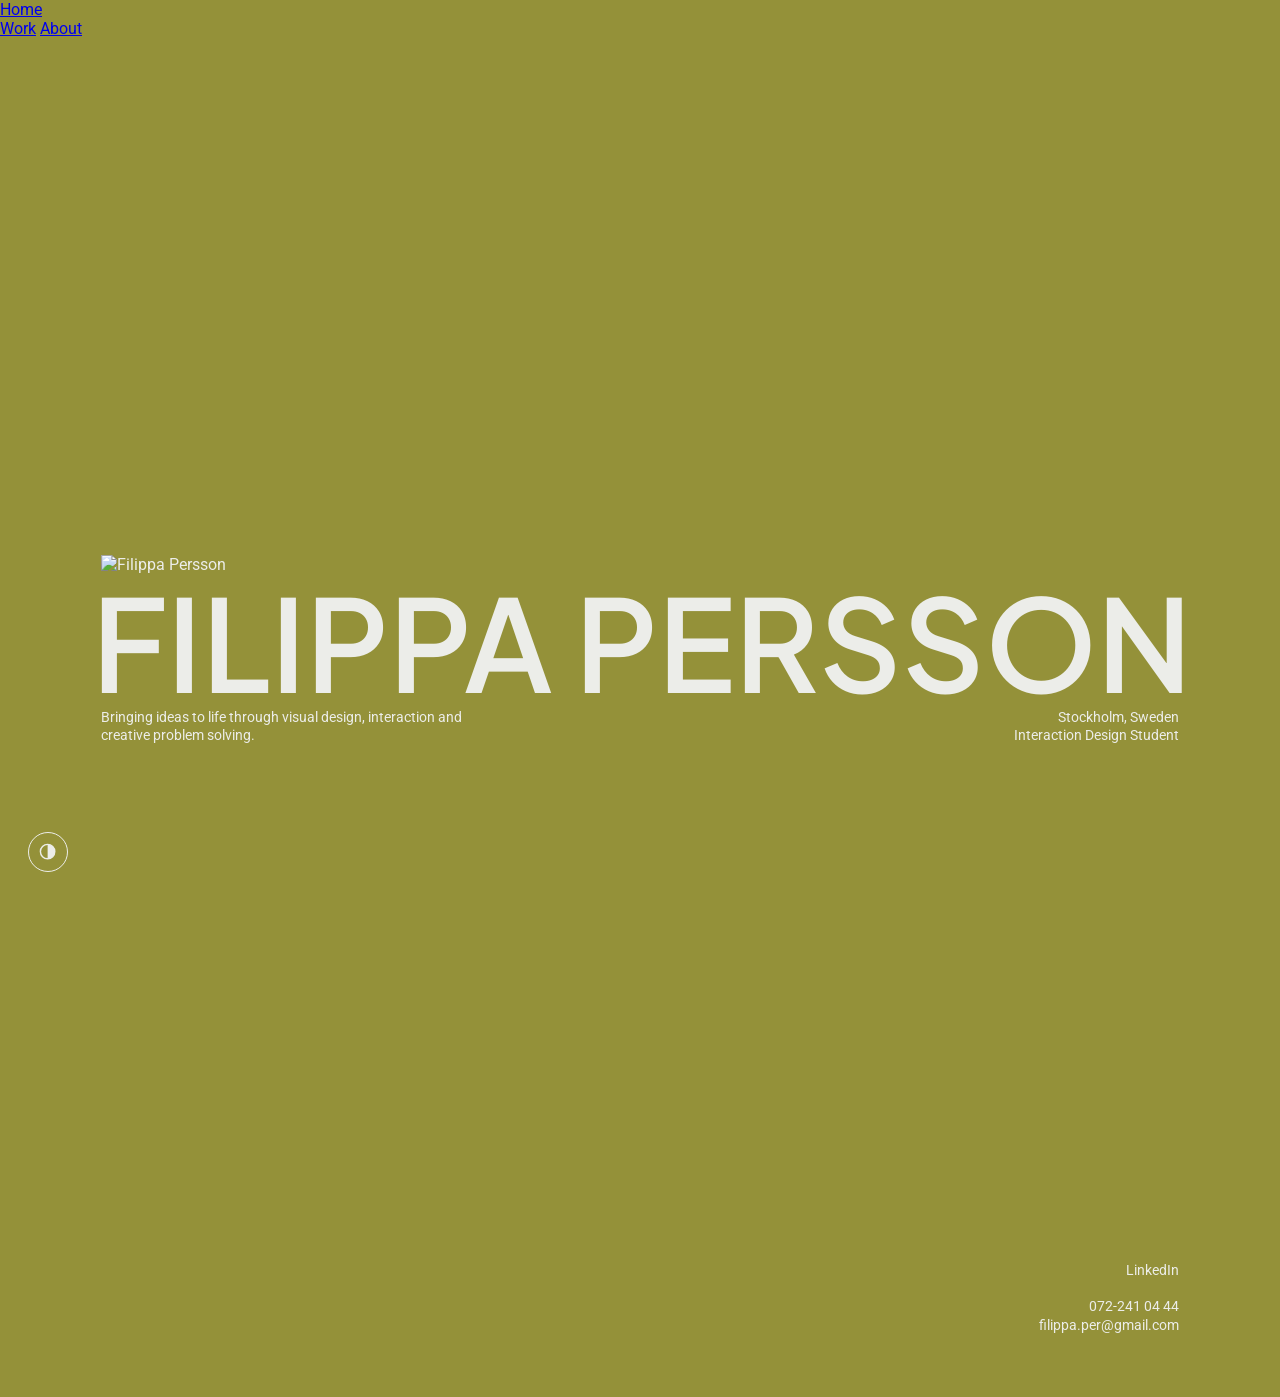
==== index.html @ a11a91a6 "upd" ====
<!DOCTYPE html>
<html lang="sv">
<head>
  <link rel="stylesheet" href="theme.css">
<script src="theme.js"></script>
<meta name="theme-color" content="#949139">
<meta charset="UTF-8">
<meta name="viewport" content="width=device-width, initial-scale=1">
<title>Filippa Persson</title>
<link rel="preconnect" href="https://fonts.googleapis.com">
<link rel="preconnect" href="https://fonts.gstatic.com" crossorigin>
<link href="https://fonts.googleapis.com/css2?family=Plus+Jakarta+Sans:wght@500;600;700;800&family=Roboto:wght@300;400;500&display=swap" rel="stylesheet">
<link rel="stylesheet" href="style.css">
<style>
  :root { --nav-color: #ECEDE9; }

  /* Navbaren (layout, vikt, aktiv länk) styrs av style.css och är lika på alla sidor. */


  /* =====================================================================
     FÄRGER OCH TYPSNITT
     ===================================================================== */
  :root {
    --bg: #949139;
    --text: #ECEDE9;
    --heading-font: "Plus Jakarta Sans", sans-serif;
    --body-font: "Roboto", sans-serif;
    --content-left: 7.9vw;   /* vänster/höger marginal för innehållet */
    --hero-pad: max(var(--content-left), calc((100vw - 140vh) / 2));
  }

  /* ---------- Global typografi ---------- */
  html, body {
    margin: 0;
    background: var(--bg);
    color: var(--text);
    font-family: var(--body-font);
    font-weight: 400;
  }

  /* ---------- Hero ---------- */
  .hero {
    position: relative;
    min-height: 100vh;
    min-height: 100dvh;
    display: flex;
    flex-direction: column;
    justify-content: center;
    padding: 18vh var(--hero-pad) 8vh;
    margin-bottom: 25vh;
  }

  .hero__photo-wrap {
    width: 25vw;            /* startvärde, justeras av scriptet */
    overflow: hidden;
  }

  .hero__photo {
    display: block;
    width: 100%;            /* justeras av scriptet */
    max-width: none;
    height: auto;
  }

  .hero__name {
    margin: 1.4vh 0 0;
    font-family: var(--heading-font);
    font-weight: 600;
    font-size: 10vw;            /* startvärde, justeras av scriptet */
    line-height: 0.85;
    text-transform: uppercase;
    white-space: nowrap;
    letter-spacing: 0;
    color: var(--text);
  }

  .hero__meta {
    display: flex;
    justify-content: space-between;
    align-items: flex-start;
    gap: 2rem;
    margin-top: 1.4vh;
    font-family: var(--body-font);
    font-weight: 400;
    font-size: clamp(0.7rem, 1.1vw, 1.05rem);
    line-height: 1.3;
  }

  .hero__meta p { margin: 0; }
  .hero__meta p:last-child { text-align: right; }

  /* ---------- Kontakt ---------- */
  .hero__contact {
    position: absolute;
    right: var(--hero-pad);
    bottom: -18vh;
    text-align: right;
    font-family: var(--body-font);
    font-weight: 400;
    font-size: clamp(0.7rem, 1.1vw, 1.05rem);
    line-height: 1.3;
  }

  .hero__contact p { margin: 0; }
  .hero__contact p + p { margin-top: 1.3em; }

  .hero__contact a {
    color: inherit;
    text-decoration: none;
    transition: opacity 0.2s;
  }

  .hero__contact a:hover { opacity: 0.6; }

  /* Rubrikerna "Phone" och "Mail" visas bara på mobil */
  .contact__label { display: none; }


  /* ---------- Telefonnummer: klick kopierar numret ---------- */
  .phone { position: relative; display: inline-block; }

  .phone__btn {
    padding: 0;
    border: 0;
    background: none;
    color: inherit;
    font: inherit;
    cursor: pointer;
    transition: opacity 0.2s;
  }

  .phone__btn:hover { opacity: 0.6; }

  .phone__btn:focus-visible {
    outline: 2px solid var(--text);
    outline-offset: 4px;
  }

  /* Feedback som visas en kort stund efter kopiering */
  .phone__toast {
    position: absolute;
    right: 0;
    bottom: calc(100% + 0.6em);
    z-index: 5;
    padding: 0.45em 1em;
    background: var(--text);
    color: #000;
    text-align: left;
    white-space: nowrap;
    box-shadow: 0 4px 14px rgba(0, 0, 0, 0.18);
    opacity: 0;
    transform: translateY(4px);
    pointer-events: none;
    transition: opacity 0.2s, transform 0.2s;
  }

  .phone__toast.is-visible {
    opacity: 1;
    transform: translateY(0);
  }

  /* ---------- Mobil ----------
     Bild + namn + beskrivning nära mitten av första skärmen,
     kontakten ligger under skärmkanten och syns när man scrollar. */
  @media (max-width: 600px) {
    .hero {
      justify-content: flex-start;
      min-height: 0;
      padding-top: 36vh;       /* var 32vh, högre tal = innehållet längre ner */
      padding-bottom: 12vh;
      margin-bottom: 0;
    }

    /* Bara beskrivningen visas; "Stockholm, Sweden..." döljs */
    .hero__meta { flex-direction: column; gap: 0; }
    .hero__meta p:first-child { font-size: clamp(0.62rem, 2.6vw, 1rem); }
    .hero__meta p:last-child { display: none; }

    /* Kontaktblocket: långt ner (utanför första skärmen), högerjusterat */
    .hero__contact {
      position: static;
      align-self: flex-end;
      margin-top: 45vh;        /* högre tal = längre ner, mer scroll */
      padding-top: 0;
      text-align: right;
      font-size: clamp(0.8rem, 3.3vw, 1.15rem);
    }

    .hero__contact br { display: none; }
    .hero__contact a,
    .phone__btn { font-weight: 500; }

    .contact__label {
      display: block;
      font-weight: 300;
    }
    .contact__label--mail { margin-top: 1.3em; }

    .phone__toast { right: 0; }
  }

</style>
</head>
<body>

  <nav class="nav" aria-label="Huvudmeny">
    <a href="index.html" aria-current="page">Home</a>
    <div class="nav__right">
      <a href="work.html">Work</a>
      <a href="about.html">About</a>
    </div>
  </nav>

  <header class="hero" id="home">
    <div class="hero__photo-wrap">
      <img
        class="hero__photo"
        src="Springer.png"
        alt="Filippa Persson"
        decoding="async"
        fetchpriority="high"
      >
    </div>

    <h1 class="hero__name" id="heroName">Filippa Persson</h1>

    <div class="hero__meta">
      <p>Bringing ideas to life through visual design, interaction and<br>creative problem solving.</p>
      <p>Stockholm, Sweden<br>Interaction Design Student</p>
    </div>

    <address class="hero__contact" style="font-style: normal;">
      <p><a href="https://www.linkedin.com/in/persson-filippa" target="_blank" rel="noopener">LinkedIn</a></p>
      <p>
        <span class="contact__label">Phone</span>
        <span class="phone">
          <button class="phone__btn" id="phoneBtn" type="button" title="Klicka för att kopiera" aria-label="Kopiera telefonnumret 072-241 04 44">072-241 04 44</button>
          <span class="phone__toast" id="phoneToast" role="status" aria-live="polite">Telefonnumret kopierades</span>
        </span><br>
        <span class="contact__label contact__label--mail">Mail</span>
        <a href="mailto:filippa.per@gmail.com">filippa.per@gmail.com</a>
      </p>
    </address>
  </header>


  <script>
    const nameEl  = document.getElementById('heroName');
    const photoEl = document.querySelector('.hero__photo');
    const wrapEl  = document.querySelector('.hero__photo-wrap');
    const hero    = document.querySelector('.hero');
    const ctx     = document.createElement('canvas').getContext('2d');

    let frame = null;

    // Söker av en nedskalad kopia (max 300 px) i stället för hela bilden,
    // så att det går på millisekunder även med en stor PNG.
    function findFrame() {
      const nw = photoEl.naturalWidth, nh = photoEl.naturalHeight;
      if (!nw || !nh) return;
      try {
        const sc = Math.min(1, 300 / Math.max(nw, nh));
        const w = Math.max(1, Math.round(nw * sc)), h = Math.max(1, Math.round(nh * sc));
        const c = document.createElement('canvas');
        c.width = w; c.height = h;
        const g = c.getContext('2d', { willReadFrequently: true });
        g.drawImage(photoEl, 0, 0, w, h);
        const d = g.getImageData(0, 0, w, h).data;
        let x0 = w, y0 = h, x1 = -1, y1 = -1;
        for (let y = 0; y < h; y++) {
          for (let x = 0; x < w; x++) {
            if (d[(y * w + x) * 4 + 3] > 20) {
              if (x < x0) x0 = x;
              if (x > x1) x1 = x;
              if (y < y0) y0 = y;
              if (y > y1) y1 = y;
            }
          }
        }
        if (x1 >= x0 && y1 >= y0) {
          frame = { x: x0 / sc, y: y0 / sc, w: (x1 - x0 + 1) / sc, h: (y1 - y0 + 1) / sc };
        }
      } catch (e) {
        frame = null;
      }
    }

    function inkOf(text) {
      const m = ctx.measureText(text);
      return { left: m.actualBoundingBoxLeft, right: m.actualBoundingBoxRight,
               width: m.actualBoundingBoxLeft + m.actualBoundingBoxRight };
    }

    function layoutPhoto(targetW) {
      const nw = photoEl.naturalWidth, nh = photoEl.naturalHeight;
      if (!nw || !nh) { wrapEl.style.width = targetW + 'px'; return; }
      const f = frame || { x: 0, y: 0, w: nw, h: nh };
      const k = targetW / f.w;
      photoEl.style.width      = (nw * k) + 'px';
      photoEl.style.marginLeft = (-f.x * k) + 'px';
      photoEl.style.marginTop  = (-f.y * k) + 'px';
      wrapEl.style.width  = targetW + 'px';
      wrapEl.style.height = (f.h * k) + 'px';
    }

    function fitName() {
      const cs = getComputedStyle(hero);
      const avail = hero.clientWidth - parseFloat(cs.paddingLeft) - parseFloat(cs.paddingRight);

      const size = 200;
      ctx.font = `600 ${size}px "Plus Jakarta Sans", sans-serif`;

      const full  = inkOf(nameEl.textContent.trim().toUpperCase());
      const scale = avail / full.width;
      nameEl.style.fontSize = (size * scale) + 'px';
      nameEl.style.marginLeft = (full.left * scale) + 'px';

      layoutPhoto(inkOf('FILI').width * scale);
    }

    function onPhoto() { findFrame(); fitName(); }

    document.fonts.load('600 100px "Plus Jakarta Sans"').then(fitName);
    document.fonts.ready.then(fitName);
    if (photoEl.complete && photoEl.naturalWidth) onPhoto(); else photoEl.addEventListener('load', onPhoto, { once: true });
    window.addEventListener('resize', fitName);
    fitName();
  </script>

  <script>
    // Klick på telefonnumret kopierar det och visar en kort bekräftelse
    (function () {
      const btn   = document.getElementById('phoneBtn');
      const toast = document.getElementById('phoneToast');
      if (!btn || !toast) return;
      const number = btn.textContent.trim();
      let timer;

      function fallbackCopy(text) {
        const ta = document.createElement('textarea');
        ta.value = text;
        ta.setAttribute('readonly', '');
        ta.style.position = 'fixed';
        ta.style.opacity = '0';
        document.body.appendChild(ta);
        ta.select();
        let ok = false;
        try { ok = document.execCommand('copy'); } catch (e) {}
        document.body.removeChild(ta);
        return ok;
      }

      function show(msg) {
        toast.textContent = msg;
        toast.classList.add('is-visible');
        clearTimeout(timer);
        timer = setTimeout(() => toast.classList.remove('is-visible'), 2000);
      }

      btn.addEventListener('click', async () => {
        let ok = false;
        try {
          await navigator.clipboard.writeText(number);
          ok = true;
        } catch (e) {
          ok = fallbackCopy(number);
        }
        show(ok ? 'Telefonnumret kopierades' : 'Kunde inte kopiera, markera numret manuellt');
      });
    })();
  </script>

  <script src="cursor.js"></script>

</body>
</html>
---- theme.css ----
/* =========================
   SVARTVITT-LÄGE
   Knappen (.bw-toggle) ligger nere i vänstra hörnet och slår av/på klassen
   "bw" på <html>. Då byts det gröna mot svart och det beiga mot vitt.
   Det här blocket kan klistras in i style.css i stället för att länkas separat.
========================= */

/* Färgerna som byts. Lägg till fler variabler här om andra sidor använder egna. */
:root.bw {
    --bg: #000000;          /* grönt -> svart */
    --nav-color: #ffffff;   /* beige -> vitt (navbar, kort) */
    --heading: #ffffff;     /* rubriker */
    --about-text: #ffffff;  /* brödtext */
    --frame: #ffffff;       /* ram runt bilden */
  }
  
  /* Bilder blir också svartvita */
  img { transition: filter .35s ease; }
  :root.bw img { filter: grayscale(1); }
  
  body { transition: background-color .35s ease; }
  
  /* =========================
     KNAPPEN
  ========================= */
  
  .bw-toggle {
    position: fixed;
    left: clamp(1rem, 2.2vw, 1.75rem);
    bottom: clamp(1rem, 2.2vw, 1.75rem);
    z-index: 50;
  
    display: grid;
    place-items: center;
    width: 2.5rem;
    height: 2.5rem;
    padding: 0;
  
    border: 1.5px solid var(--nav-color, #ECEDE9);
    border-radius: 50%;
    background: transparent;
    color: var(--nav-color, #ECEDE9);
    cursor: pointer;
    transition: background-color .25s ease, color .25s ease, transform .25s ease;
  }
  
  .bw-toggle svg {
    display: block;
    width: 1.2rem;
    height: 1.2rem;
  }
  
  .bw-toggle:hover,
  .bw-toggle:focus-visible {
    background: var(--nav-color, #ECEDE9);
    color: var(--bg, #949139);
    transform: scale(1.06);
  }
  
  .bw-toggle:focus-visible {
    outline: 2px solid var(--nav-color, #ECEDE9);
    outline-offset: 3px;
  }
  
  @media (prefers-reduced-motion: reduce) {
    body, img, .bw-toggle { transition: none; }
  }
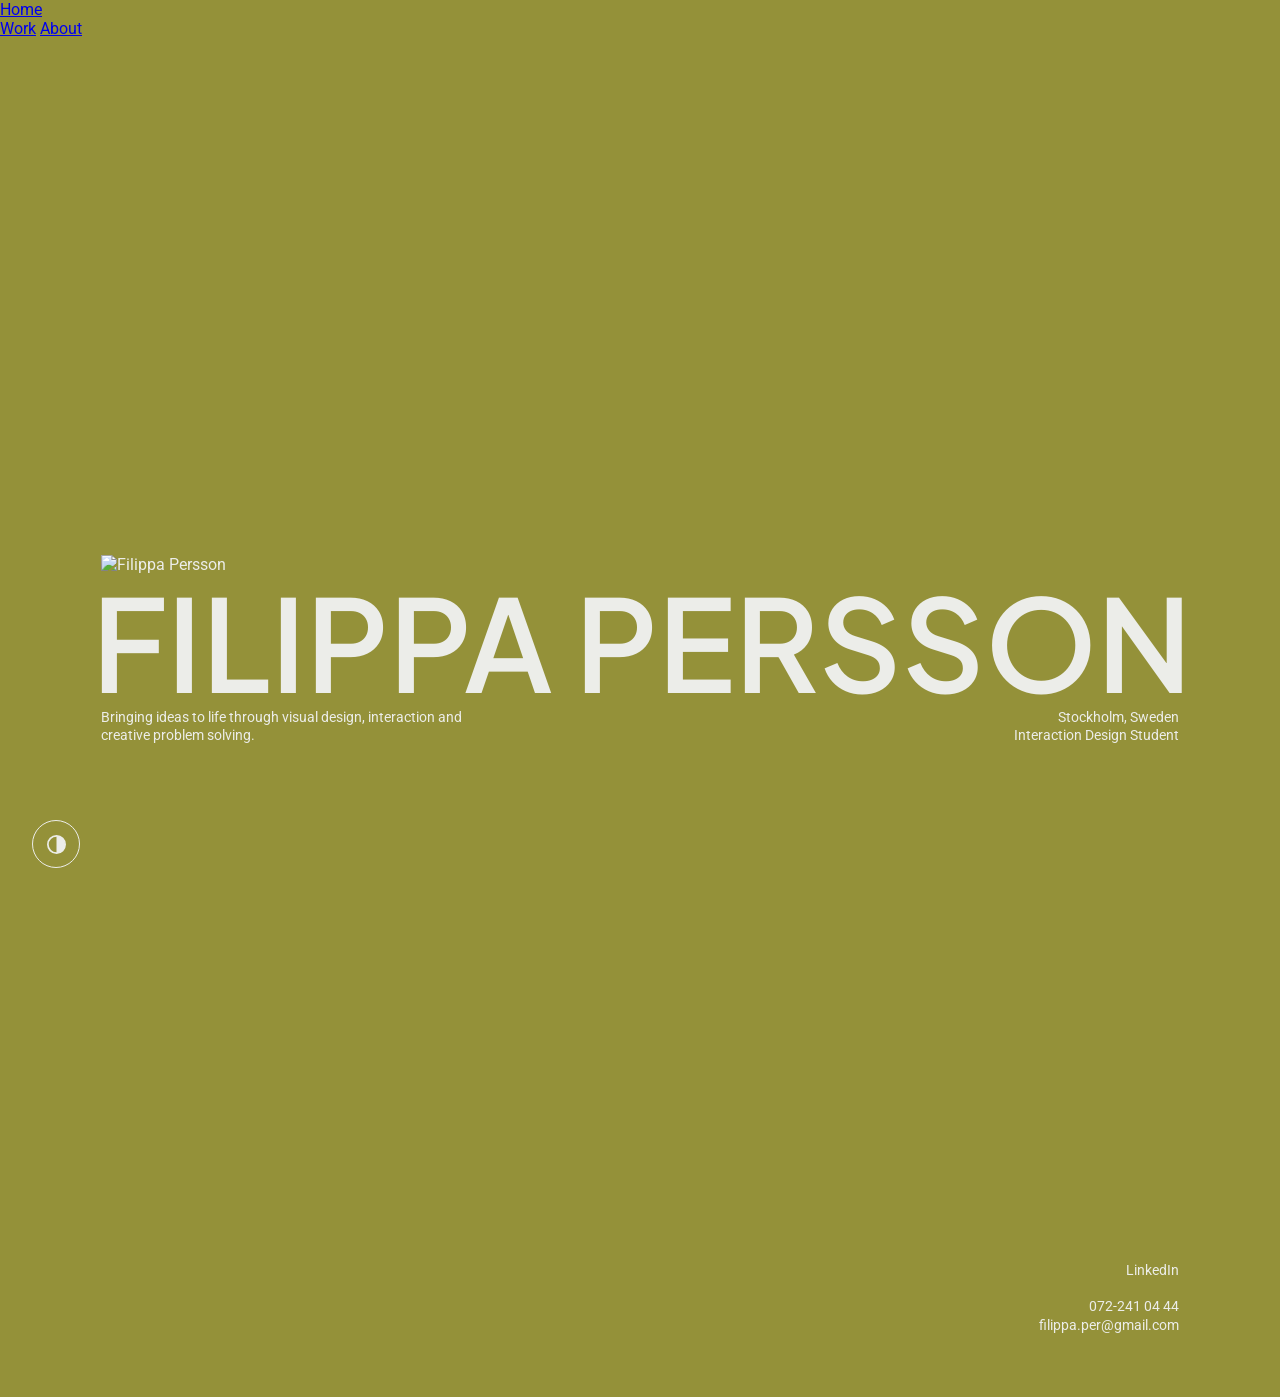
==== commit a0a6ab45: "upd" ====
--- a/index.html
+++ b/index.html
@@ -1,16 +1,16 @@
 <!DOCTYPE html>
 <html lang="sv">
 <head>
-  <link rel="stylesheet" href="theme.css">
-<script src="theme.js"></script>
+<meta charset="UTF-8">
 <meta name="theme-color" content="#949139">
-<meta charset="UTF-8">
 <meta name="viewport" content="width=device-width, initial-scale=1">
 <title>Filippa Persson</title>
 <link rel="preconnect" href="https://fonts.googleapis.com">
 <link rel="preconnect" href="https://fonts.gstatic.com" crossorigin>
 <link href="https://fonts.googleapis.com/css2?family=Plus+Jakarta+Sans:wght@500;600;700;800&family=Roboto:wght@300;400;500&display=swap" rel="stylesheet">
 <link rel="stylesheet" href="style.css">
+<link rel="stylesheet" href="theme.css">
+<script src="theme.js"></script>
 <style>
   :root { --nav-color: #ECEDE9; }
 
@@ -136,27 +136,36 @@
     outline-offset: 4px;
   }
 
-  /* Feedback som visas en kort stund efter kopiering */
+  /* "Copied!" som visas en kort stund efter kopiering:
+     en rund, ifylld vit cirkel. Texten är grön (samma som bakgrunden) och
+     blir svart i svartvitt-läget, eftersom --bg då är svart. */
   .phone__toast {
     position: absolute;
-    right: 0;
+    left: 50%;
     bottom: calc(100% + 0.6em);
     z-index: 5;
-    padding: 0.45em 1em;
-    background: var(--text);
-    color: #000;
-    text-align: left;
+    display: grid;
+    place-items: center;
+    box-sizing: border-box;
+    width: 5.4em;
+    aspect-ratio: 1;
+    padding: 0;
+    border-radius: 50%;
+    background: #fff;
+    color: var(--bg);
+    font-weight: 500;
+    text-align: center;
     white-space: nowrap;
     box-shadow: 0 4px 14px rgba(0, 0, 0, 0.18);
     opacity: 0;
-    transform: translateY(4px);
+    transform: translate(-50%, 4px);
     pointer-events: none;
     transition: opacity 0.2s, transform 0.2s;
   }
 
   .phone__toast.is-visible {
     opacity: 1;
-    transform: translateY(0);
+    transform: translate(-50%, 0);
   }
 
   /* ---------- Mobil ----------
@@ -195,8 +204,6 @@
       font-weight: 300;
     }
     .contact__label--mail { margin-top: 1.3em; }
-
-    .phone__toast { right: 0; }
   }
 
 </style>
@@ -235,7 +242,7 @@
         <span class="contact__label">Phone</span>
         <span class="phone">
           <button class="phone__btn" id="phoneBtn" type="button" title="Klicka för att kopiera" aria-label="Kopiera telefonnumret 072-241 04 44">072-241 04 44</button>
-          <span class="phone__toast" id="phoneToast" role="status" aria-live="polite">Telefonnumret kopierades</span>
+          <span class="phone__toast" id="phoneToast" role="status" aria-live="polite">Copied!</span>
         </span><br>
         <span class="contact__label contact__label--mail">Mail</span>
         <a href="mailto:filippa.per@gmail.com">filippa.per@gmail.com</a>
@@ -328,7 +335,7 @@
   </script>
 
   <script>
-    // Klick på telefonnumret kopierar det och visar en kort bekräftelse
+    // Klick på telefonnumret kopierar det och visar en kort bekräftelse ("Copied!")
     (function () {
       const btn   = document.getElementById('phoneBtn');
       const toast = document.getElementById('phoneToast');
@@ -365,7 +372,7 @@
         } catch (e) {
           ok = fallbackCopy(number);
         }
-        show(ok ? 'Telefonnumret kopierades' : 'Kunde inte kopiera, markera numret manuellt');
+        show(ok ? 'Copied!' : 'Failed');
       });
     })();
   </script>
--- a/theme.css
+++ b/theme.css
@@ -2,6 +2,7 @@
    SVARTVITT-LÄGE
    Knappen (.bw-toggle) ligger nere i vänstra hörnet och slår av/på klassen
    "bw" på <html>. Då byts det gröna mot svart och det beiga mot vitt.
+   Bilder och video påverkas inte.
    Det här blocket kan klistras in i style.css i stället för att länkas separat.
 ========================= */
 
@@ -14,9 +15,67 @@
     --frame: #ffffff;       /* ram runt bilden */
   }
   
-  /* Bilder blir också svartvita */
-  img { transition: filter .35s ease; }
-  :root.bw img { filter: grayscale(1); }
+  /* Element som theme.js märkt som gröna/beiga (hårdkodade färger).
+     g = grön -> svart, b = beige -> vit. c = text, b = bakgrund, o = ram. */
+  :root.bw [data-bw~="c-g"] { color: #000 !important; }
+  :root.bw [data-bw~="c-b"] { color: #fff !important; }
+  :root.bw [data-bw~="b-g"] { background-color: #000 !important; }
+  :root.bw [data-bw~="b-b"] { background-color: #fff !important; }
+  :root.bw [data-bw~="o-g"] { border-color: #000 !important; }
+  :root.bw [data-bw~="o-b"] { border-color: #fff !important; }
+  
+  /* =========================
+     WORK-SIDAN
+     Där är bakgrunden beige och texten grön/mörk (tvärtom mot About), så den
+     behöver egna färger: vit bakgrund och svart text, annars blir navbaren
+     vit på vitt och beskrivningarna osynliga.
+  ========================= */
+  
+  :root.bw body:has(main.work) {
+    --nav-color: #000;     /* navbaren */
+    --work-text: #000;     /* bildtexter och projektbeskrivningar */
+    --green: #000;         /* Explore/Close och back-to-top */
+    --line-color: #000;    /* tidslinjen */
+    background: #fff;
+    color: #000;
+  }
+  
+  :root.bw .work .item__caption,
+  :root.bw .work .item__text-inner p,
+  :root.bw .panel__body p,
+  :root.bw .item__year,
+  :root.bw .item__title,
+  :root.bw .panel__year,
+  :root.bw .panel__title {
+    color: #000 !important;
+  }
+  
+  /* Panelen med projektbeskrivning: vit yta, svart text */
+  :root.bw .panel {
+    background: #fff !important;
+    color: #000 !important;
+  }
+  
+  :root.bw .item__toggle,
+  :root.bw .panel__close {
+    color: #000 !important;
+  }
+  
+  :root.bw .item__toggle:hover,
+  :root.bw .panel__close:hover {
+    opacity: 0.6;
+  }
+  
+  /* Back-to-top: svart cirkel med vit pil */
+  :root.bw .scroll-to-top {
+    background-color: #000 !important;
+    color: #fff !important;
+  }
+  
+  /* Används kort medan färgerna mäts, så inget hinner animeras */
+  .bw-calc *, .bw-calc *::before, .bw-calc *::after { transition: none !important; }
+  
+  /* Bilder och video behåller sina färger: det är bara det gröna och beiga som byts. */
   
   body { transition: background-color .35s ease; }
   
@@ -26,14 +85,14 @@
   
   .bw-toggle {
     position: fixed;
-    left: clamp(1rem, 2.2vw, 1.75rem);
-    bottom: clamp(1rem, 2.2vw, 1.75rem);
+    left: var(--corner-gap);
+    bottom: var(--corner-gap);
     z-index: 50;
   
     display: grid;
     place-items: center;
-    width: 2.5rem;
-    height: 2.5rem;
+    width: var(--corner-size);
+    height: var(--corner-size);
     padding: 0;
   
     border: 1.5px solid var(--nav-color, #ECEDE9);
@@ -46,8 +105,35 @@
   
   .bw-toggle svg {
     display: block;
-    width: 1.2rem;
-    height: 1.2rem;
+    width: 50%;
+    height: 50%;
+  }
+  
+  /* =========================
+     HÖRNIKONERNA
+     Svartvitt-knappen (vänster) och back-to-top (höger) delar samma storlek
+     och samma avstånd till kanten och botten, så de ligger exakt i linje.
+     Ändra bara här.
+  ========================= */
+  
+  :root {
+    --corner-gap: 2rem;     /* avstånd till sidan och till botten */
+    --corner-size: 48px;    /* storlek på båda */
+  }
+  
+  @media (max-width: 900px) {
+    :root {
+      --corner-gap: 1.5rem;
+      --corner-size: 42px;
+    }
+  }
+  
+  /* "html" framför gör att den vinner över sidans egna värden */
+  html .scroll-to-top {
+    right: var(--corner-gap);
+    bottom: var(--corner-gap);
+    width: var(--corner-size);
+    height: var(--corner-size);
   }
   
   .bw-toggle:hover,
@@ -63,5 +149,5 @@
   }
   
   @media (prefers-reduced-motion: reduce) {
-    body, img, .bw-toggle { transition: none; }
+    body, .bw-toggle { transition: none; }
   }
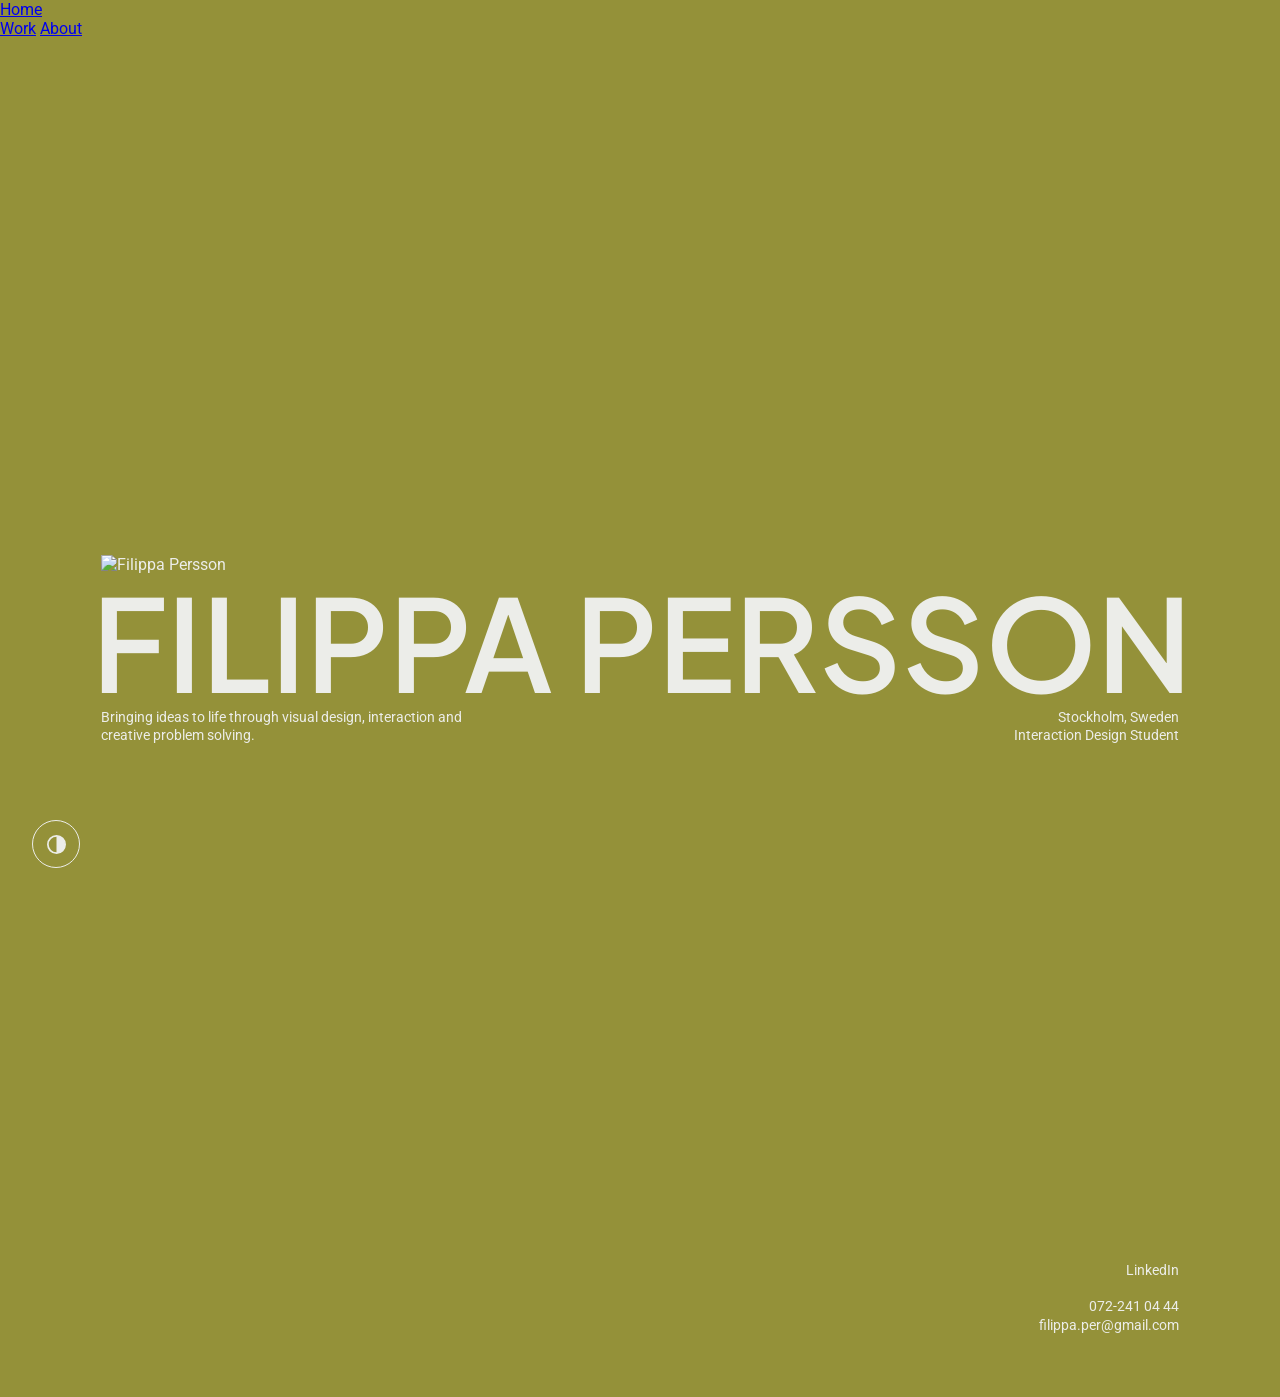
==== commit 4b059c5a: "upd" ====
--- a/index.html
+++ b/index.html
@@ -141,8 +141,8 @@
      blir svart i svartvitt-läget, eftersom --bg då är svart. */
   .phone__toast {
     position: absolute;
-    left: 50%;
-    bottom: calc(100% + 0.6em);
+    right: calc(100% + 1.2em);   /* vid sidan av numret, åt vänster */
+    top: 50%;
     z-index: 5;
     display: grid;
     place-items: center;
@@ -158,14 +158,15 @@
     white-space: nowrap;
     box-shadow: 0 4px 14px rgba(0, 0, 0, 0.18);
     opacity: 0;
-    transform: translate(-50%, 4px);
+    /* -50% = mitt för numret, sedan en bit upp (ändra 1.4em för mer/mindre upp) */
+    transform: translate(6px, calc(-50% - 1.4em));
     pointer-events: none;
     transition: opacity 0.2s, transform 0.2s;
   }
 
   .phone__toast.is-visible {
     opacity: 1;
-    transform: translate(-50%, 0);
+    transform: translate(0, calc(-50% - 1.4em));
   }
 
   /* ---------- Mobil ----------
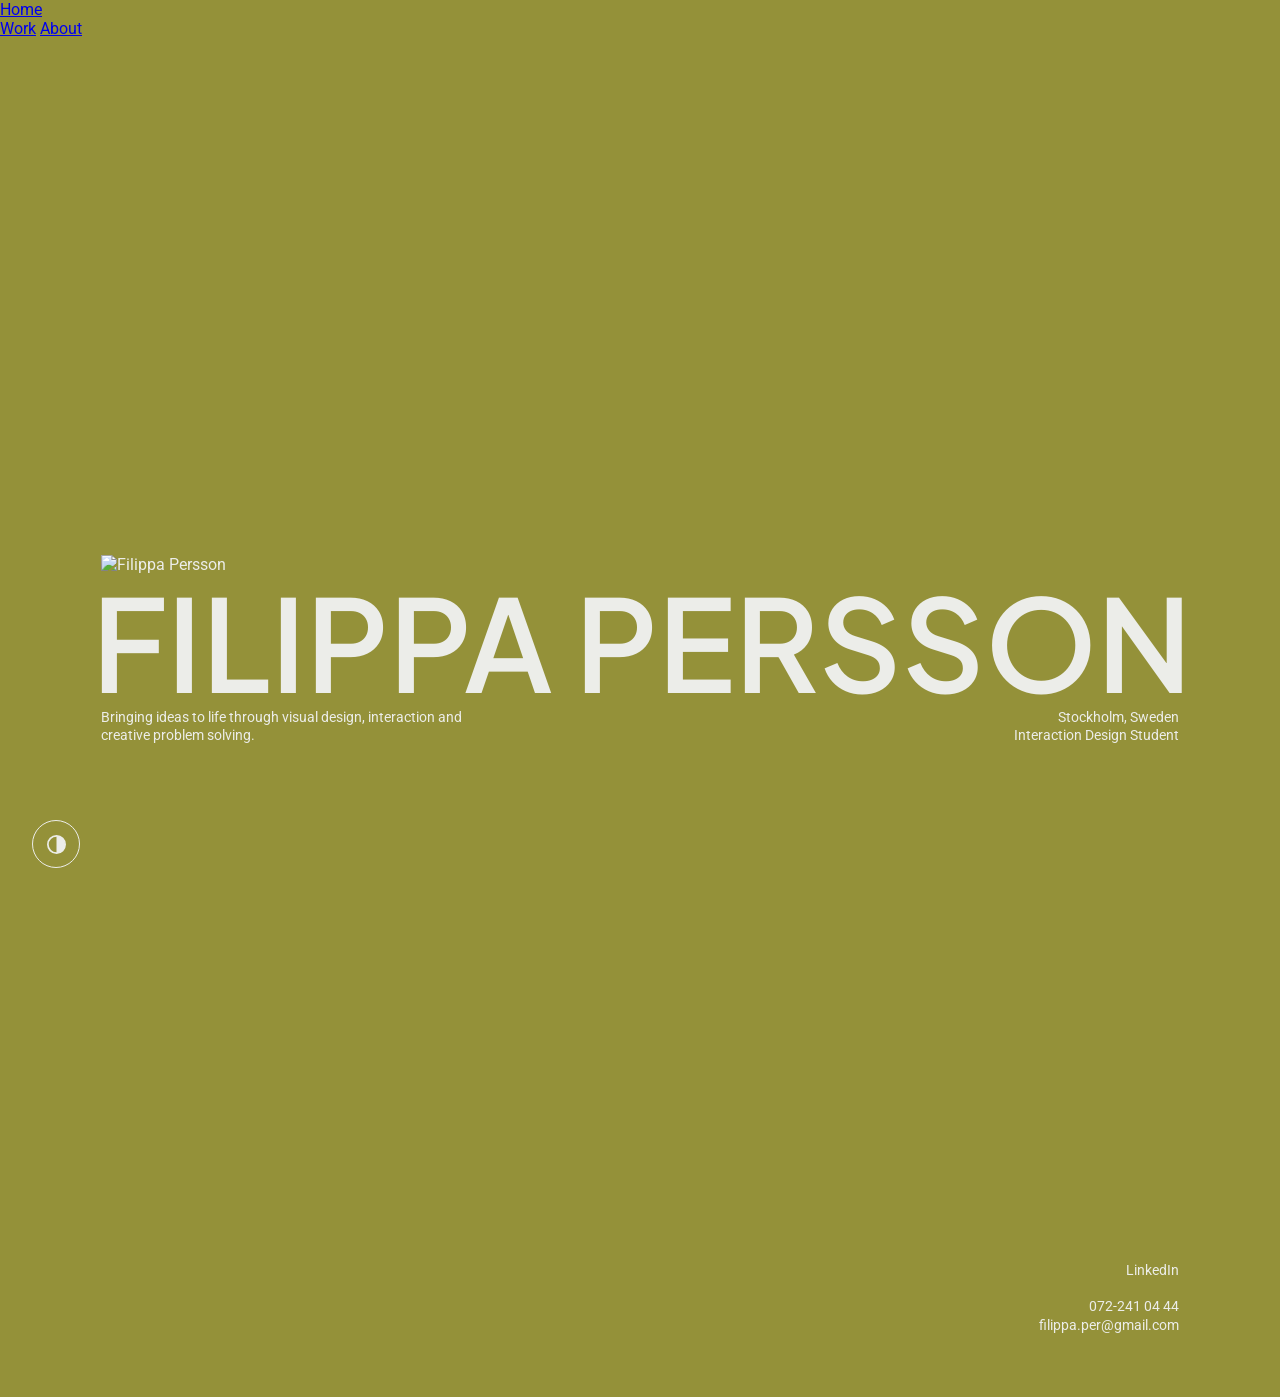
==== commit 60154308: "upd" ====
--- a/index.html
+++ b/index.html
@@ -131,9 +131,13 @@
 
   .phone__btn:hover { opacity: 0.6; }
 
+  .phone__btn:focus { outline: none; }
+
+  /* Ingen ruta runt numret. Tangentbordsanvändare ser fokus som understrykning. */
   .phone__btn:focus-visible {
-    outline: 2px solid var(--text);
-    outline-offset: 4px;
+    outline: none;
+    text-decoration: underline;
+    text-underline-offset: 0.25em;
   }
 
   /* "Copied!" som visas en kort stund efter kopiering:
@@ -142,31 +146,32 @@
   .phone__toast {
     position: absolute;
     right: calc(100% + 1.2em);   /* vid sidan av numret, åt vänster */
-    top: 50%;
+    bottom: calc(100% + 0.3em);  /* ovanför numrets rad, så den aldrig täcker mejladressen */
     z-index: 5;
     display: grid;
     place-items: center;
     box-sizing: border-box;
-    width: 5.4em;
+    width: 6.6em;
     aspect-ratio: 1;
-    padding: 0;
+    padding: 0.8em;
     border-radius: 50%;
     background: #fff;
     color: var(--bg);
     font-weight: 500;
+    line-height: 1.15;
     text-align: center;
-    white-space: nowrap;
+    text-wrap: balance;
+    white-space: normal;
     box-shadow: 0 4px 14px rgba(0, 0, 0, 0.18);
     opacity: 0;
-    /* -50% = mitt för numret, sedan en bit upp (ändra 1.4em för mer/mindre upp) */
-    transform: translate(6px, calc(-50% - 1.4em));
+    transform: translate(6px, 0);
     pointer-events: none;
     transition: opacity 0.2s, transform 0.2s;
   }
 
   .phone__toast.is-visible {
     opacity: 1;
-    transform: translate(0, calc(-50% - 1.4em));
+    transform: translate(0, 0);
   }
 
   /* ---------- Mobil ----------
@@ -243,7 +248,7 @@
         <span class="contact__label">Phone</span>
         <span class="phone">
           <button class="phone__btn" id="phoneBtn" type="button" title="Klicka för att kopiera" aria-label="Kopiera telefonnumret 072-241 04 44">072-241 04 44</button>
-          <span class="phone__toast" id="phoneToast" role="status" aria-live="polite">Copied!</span>
+          <span class="phone__toast" id="phoneToast" role="status" aria-live="polite">Phone number!</span>
         </span><br>
         <span class="contact__label contact__label--mail">Mail</span>
         <a href="mailto:filippa.per@gmail.com">filippa.per@gmail.com</a>
@@ -365,15 +370,16 @@
         timer = setTimeout(() => toast.classList.remove('is-visible'), 2000);
       }
 
-      btn.addEventListener('click', async () => {
+      btn.addEventListener('click', async (e) => {
+        if (e.detail) btn.blur();   // klick med mus: ingen kvarlämnad fokusruta
         let ok = false;
         try {
           await navigator.clipboard.writeText(number);
           ok = true;
-        } catch (e) {
+        } catch (err) {
           ok = fallbackCopy(number);
         }
-        show(ok ? 'Copied!' : 'Failed');
+        show(ok ? 'Phone number!' : 'Failed');
       });
     })();
   </script>
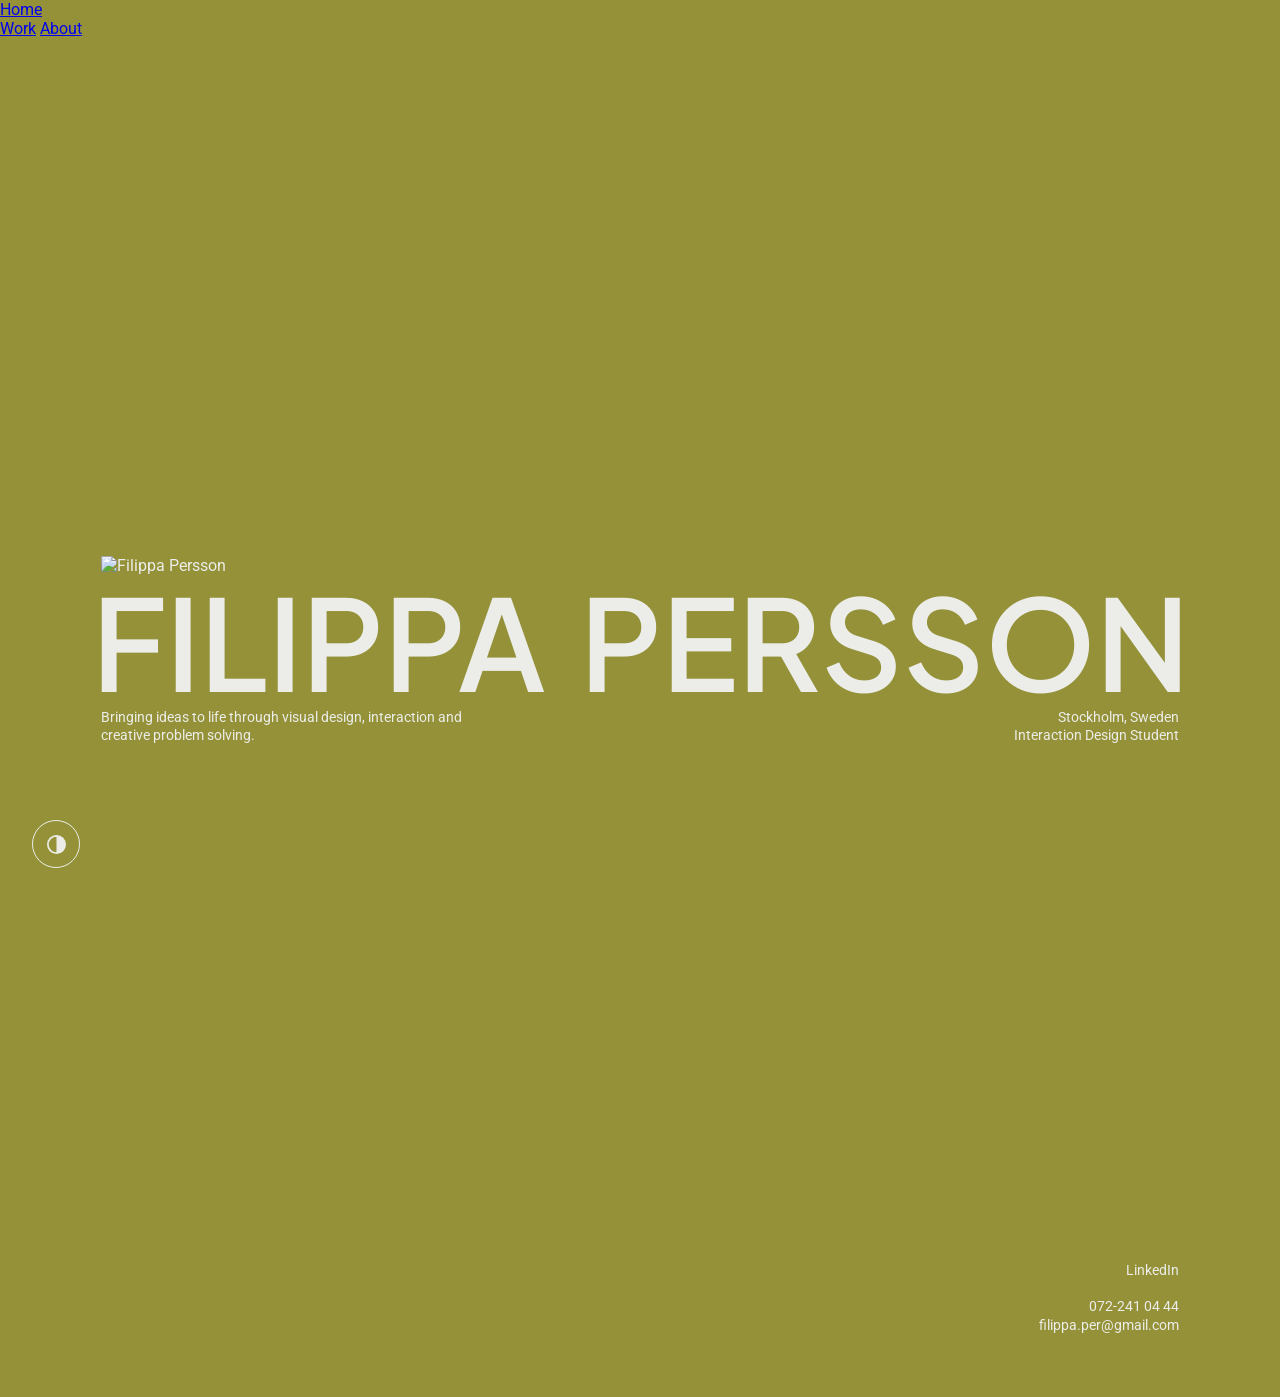
==== commit 1fb43930: "upd" ====
--- a/index.html
+++ b/index.html
@@ -323,9 +323,15 @@
       const size = 200;
       ctx.font = `600 ${size}px "Plus Jakarta Sans", sans-serif`;
 
+      // Extra mellanrum mellan förnamn och efternamn, i em (0 = vanligt ordmellanrum).
+      // Räknas in här så att hela namnet fortfarande fyller bredden exakt.
+      const WORD_GAP = 0.1;
+
       const full  = inkOf(nameEl.textContent.trim().toUpperCase());
-      const scale = avail / full.width;
+      const extra = WORD_GAP * size;
+      const scale = avail / (full.width + extra);
       nameEl.style.fontSize = (size * scale) + 'px';
+      nameEl.style.wordSpacing = (extra * scale) + 'px';
       nameEl.style.marginLeft = (full.left * scale) + 'px';
 
       layoutPhoto(inkOf('FILI').width * scale);
@@ -379,7 +385,7 @@
         } catch (err) {
           ok = fallbackCopy(number);
         }
-        show(ok ? 'Phone number!' : 'Failed');
+        show(ok ? 'Phone copied!' : 'Failed');
       });
     })();
   </script>
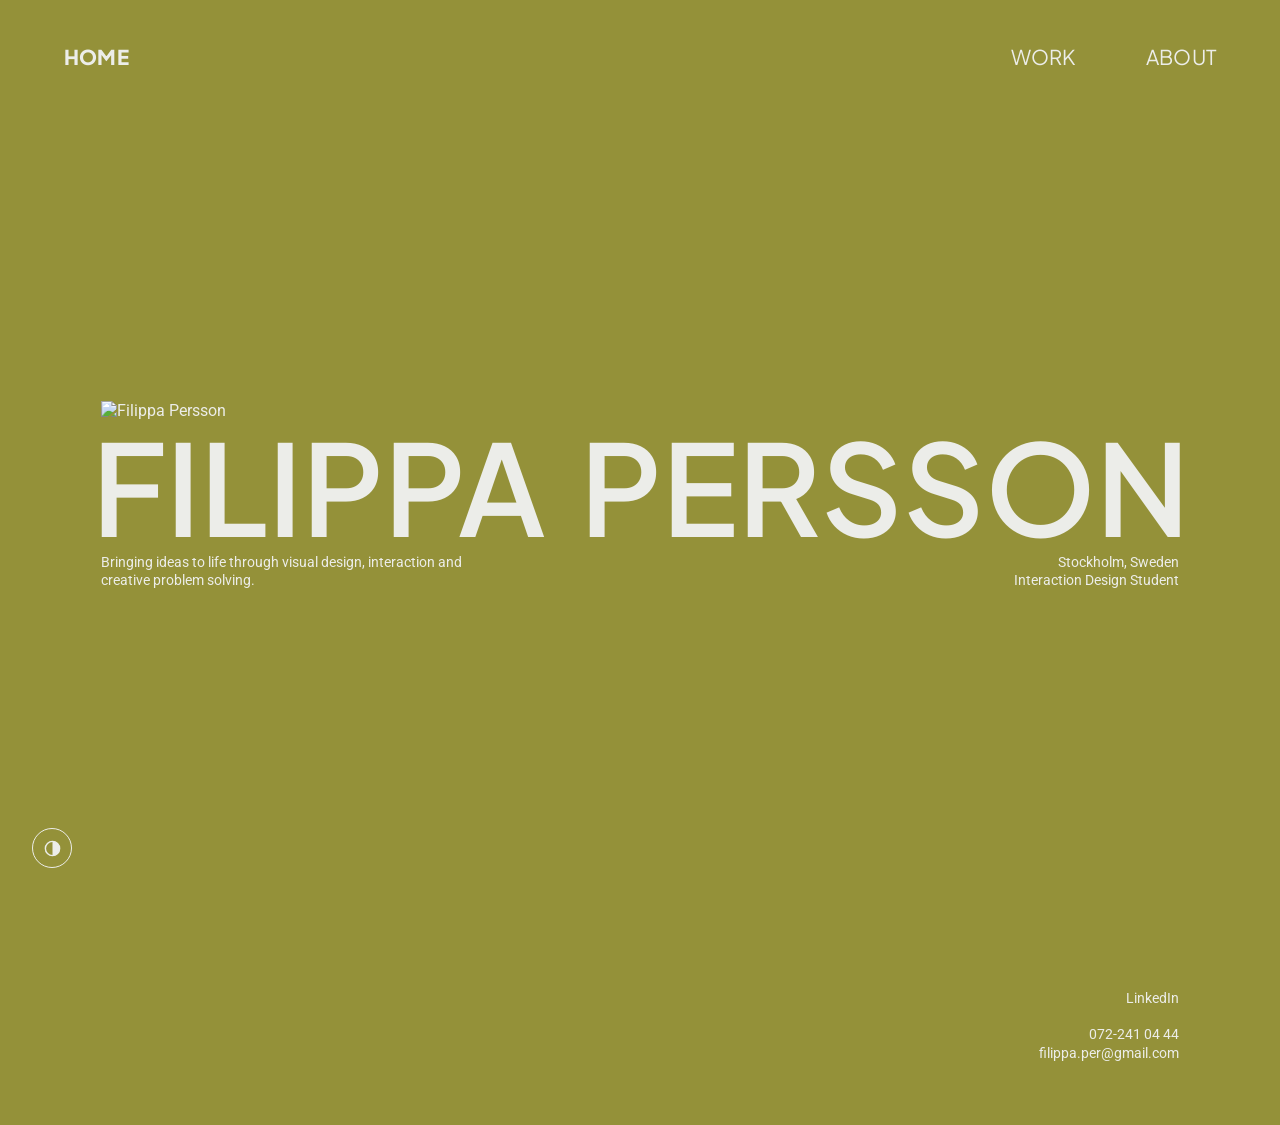
==== commit 90574faa: "upd" ====
--- a/index.html
+++ b/index.html
@@ -14,22 +14,15 @@
 <style>
   :root { --nav-color: #ECEDE9; }
 
-  /* Navbaren (layout, vikt, aktiv länk) styrs av style.css och är lika på alla sidor. */
-
-
-  /* =====================================================================
-     FÄRGER OCH TYPSNITT
-     ===================================================================== */
   :root {
     --bg: #949139;
     --text: #ECEDE9;
     --heading-font: "Plus Jakarta Sans", sans-serif;
     --body-font: "Roboto", sans-serif;
-    --content-left: 7.9vw;   /* vänster/höger marginal för innehållet */
+    --content-left: 7.9vw;
     --hero-pad: max(var(--content-left), calc((100vw - 140vh) / 2));
   }
 
-  /* ---------- Global typografi ---------- */
   html, body {
     margin: 0;
     background: var(--bg);
@@ -38,7 +31,6 @@
     font-weight: 400;
   }
 
-  /* ---------- Hero ---------- */
   .hero {
     position: relative;
     min-height: 100vh;
@@ -51,13 +43,13 @@
   }
 
   .hero__photo-wrap {
-    width: 25vw;            /* startvärde, justeras av scriptet */
+    width: 25vw;
     overflow: hidden;
   }
 
   .hero__photo {
     display: block;
-    width: 100%;            /* justeras av scriptet */
+    width: 100%;
     max-width: none;
     height: auto;
   }
@@ -66,7 +58,7 @@
     margin: 1.4vh 0 0;
     font-family: var(--heading-font);
     font-weight: 600;
-    font-size: 10vw;            /* startvärde, justeras av scriptet */
+    font-size: 10vw;
     line-height: 0.85;
     text-transform: uppercase;
     white-space: nowrap;
@@ -89,7 +81,6 @@
   .hero__meta p { margin: 0; }
   .hero__meta p:last-child { text-align: right; }
 
-  /* ---------- Kontakt ---------- */
   .hero__contact {
     position: absolute;
     right: var(--hero-pad);
@@ -112,11 +103,8 @@
 
   .hero__contact a:hover { opacity: 0.6; }
 
-  /* Rubrikerna "Phone" och "Mail" visas bara på mobil */
   .contact__label { display: none; }
 
-
-  /* ---------- Telefonnummer: klick kopierar numret ---------- */
   .phone { position: relative; display: inline-block; }
 
   .phone__btn {
@@ -133,20 +121,16 @@
 
   .phone__btn:focus { outline: none; }
 
-  /* Ingen ruta runt numret. Tangentbordsanvändare ser fokus som understrykning. */
   .phone__btn:focus-visible {
     outline: none;
     text-decoration: underline;
     text-underline-offset: 0.25em;
   }
 
-  /* "Copied!" som visas en kort stund efter kopiering:
-     en rund, ifylld vit cirkel. Texten är grön (samma som bakgrunden) och
-     blir svart i svartvitt-läget, eftersom --bg då är svart. */
   .phone__toast {
     position: absolute;
-    right: calc(100% + 1.2em);   /* vid sidan av numret, åt vänster */
-    bottom: calc(100% + 0.3em);  /* ovanför numrets rad, så den aldrig täcker mejladressen */
+    right: calc(100% + 1.2em);
+    bottom: calc(100% + 0.3em);
     z-index: 5;
     display: grid;
     place-items: center;
@@ -174,28 +158,23 @@
     transform: translate(0, 0);
   }
 
-  /* ---------- Mobil ----------
-     Bild + namn + beskrivning nära mitten av första skärmen,
-     kontakten ligger under skärmkanten och syns när man scrollar. */
   @media (max-width: 600px) {
     .hero {
       justify-content: flex-start;
       min-height: 0;
-      padding-top: 36vh;       /* var 32vh, högre tal = innehållet längre ner */
+      padding-top: 36vh;
       padding-bottom: 12vh;
       margin-bottom: 0;
     }
 
-    /* Bara beskrivningen visas; "Stockholm, Sweden..." döljs */
     .hero__meta { flex-direction: column; gap: 0; }
     .hero__meta p:first-child { font-size: clamp(0.62rem, 2.6vw, 1rem); }
     .hero__meta p:last-child { display: none; }
 
-    /* Kontaktblocket: långt ner (utanför första skärmen), högerjusterat */
     .hero__contact {
       position: static;
       align-self: flex-end;
-      margin-top: 45vh;        /* högre tal = längre ner, mer scroll */
+      margin-top: 45vh;
       padding-top: 0;
       text-align: right;
       font-size: clamp(0.8rem, 3.3vw, 1.15rem);
@@ -256,7 +235,6 @@
     </address>
   </header>
 
-
   <script>
     const nameEl  = document.getElementById('heroName');
     const photoEl = document.querySelector('.hero__photo');
@@ -266,8 +244,6 @@
 
     let frame = null;
 
-    // Söker av en nedskalad kopia (max 300 px) i stället för hela bilden,
-    // så att det går på millisekunder även med en stor PNG.
     function findFrame() {
       const nw = photoEl.naturalWidth, nh = photoEl.naturalHeight;
       if (!nw || !nh) return;
@@ -323,8 +299,6 @@
       const size = 200;
       ctx.font = `600 ${size}px "Plus Jakarta Sans", sans-serif`;
 
-      // Extra mellanrum mellan förnamn och efternamn, i em (0 = vanligt ordmellanrum).
-      // Räknas in här så att hela namnet fortfarande fyller bredden exakt.
       const WORD_GAP = 0.1;
 
       const full  = inkOf(nameEl.textContent.trim().toUpperCase());
@@ -347,7 +321,6 @@
   </script>
 
   <script>
-    // Klick på telefonnumret kopierar det och visar en kort bekräftelse ("Copied!")
     (function () {
       const btn   = document.getElementById('phoneBtn');
       const toast = document.getElementById('phoneToast');
@@ -377,7 +350,7 @@
       }
 
       btn.addEventListener('click', async (e) => {
-        if (e.detail) btn.blur();   // klick med mus: ingen kvarlämnad fokusruta
+        if (e.detail) btn.blur();
         let ok = false;
         try {
           await navigator.clipboard.writeText(number);
--- a/style.css
+++ b/style.css
@@ -0,0 +1,109 @@
+@import url("https://fonts.googleapis.com/css2?family=Plus+Jakarta+Sans:wght@200..800&display=swap");
+
+:root {
+  --bg: #949139;
+  --text: #ECEDE9;
+  --sans-heavy: "Plus Jakarta Sans", "Helvetica Neue", Arial, sans-serif;
+  --serif: "Lora", Georgia, "Times New Roman", serif;
+  --sans-light: "Roboto", "Helvetica Neue", Arial, sans-serif;
+}
+
+* {
+  box-sizing: border-box;
+  margin: 0;
+  padding: 0;
+}
+
+html {
+  scroll-behavior: smooth;
+  overflow-y: scroll;
+}
+
+html {
+  font-size: clamp(16px, calc(100vw / 94.5), 44px);
+}
+
+body {
+  background: var(--bg);
+  color: var(--text);
+  font-family: var(--sans-light);
+  font-weight: 400;
+  overflow-x: hidden;
+}
+
+a {
+  color: inherit;
+  text-decoration: none;
+}
+
+a:focus-visible {
+  outline: 2px solid var(--text);
+  outline-offset: 4px;
+}
+
+:root { --nav-color: #ECEDE9; }
+
+:root {
+  --nav-weight: 400;
+  --nav-weight-active: 800;
+}
+
+html { overflow-y: scroll; }
+
+.nav {
+  position: absolute !important;
+  top: 2vh !important;
+  left: 0 !important;
+  right: 0 !important;
+  margin: 0 !important;
+  padding: 3vh 5vw !important;
+  display: flex !important;
+  justify-content: space-between !important;
+  align-items: center !important;
+  background: none !important;
+  font-family: "Plus Jakarta Sans", "Helvetica Neue", Arial, sans-serif !important;
+  font-weight: var(--nav-weight) !important;
+  font-size: clamp(0.95rem, 1.6vw, 1.35rem) !important;
+  line-height: 1.2 !important;
+  letter-spacing: 0.01em !important;
+  text-transform: uppercase !important;
+  z-index: 3;
+}
+
+.nav__right {
+  display: flex !important;
+  gap: 5.5vw !important;
+}
+
+.nav a,
+.nav a:link,
+.nav a:visited,
+.nav a:active {
+  color: var(--nav-color) !important;
+  font-family: "Plus Jakarta Sans", "Helvetica Neue", Arial, sans-serif !important;
+  font-weight: var(--nav-weight) !important;
+  font-size: inherit !important;
+  line-height: 1.2 !important;
+  text-decoration: none;
+  transition: opacity 0.2s;
+}
+
+.nav a:hover { opacity: 0.6; }
+
+.nav a[aria-current="page"],
+.nav a.active {
+  font-weight: var(--nav-weight-active) !important;
+  text-decoration: none !important;
+}
+
+html body .nav a[aria-current="page"],
+html body .nav a.active {
+  font-weight: var(--nav-weight-active) !important;
+  text-decoration: none !important;
+  text-decoration-line: none !important;
+}
+
+html body .nav a:not([aria-current="page"]):not(.active) {
+  font-weight: var(--nav-weight) !important;
+  text-decoration: none !important;
+}
--- a/theme.css
+++ b/theme.css
@@ -1,22 +1,11 @@
-/* =========================
-   SVARTVITT-LÄGE
-   Knappen (.bw-toggle) ligger nere i vänstra hörnet och slår av/på klassen
-   "bw" på <html>. Då byts det gröna mot svart och det beiga mot vitt.
-   Bilder och video påverkas inte.
-   Det här blocket kan klistras in i style.css i stället för att länkas separat.
-========================= */
-
-/* Färgerna som byts. Lägg till fler variabler här om andra sidor använder egna. */
 :root.bw {
-    --bg: #000000;          /* grönt -> svart */
-    --nav-color: #ffffff;   /* beige -> vitt (navbar, kort) */
-    --heading: #ffffff;     /* rubriker */
-    --about-text: #ffffff;  /* brödtext */
-    --frame: #ffffff;       /* ram runt bilden */
+    --bg: #000000;
+    --nav-color: #ffffff;
+    --heading: #ffffff;
+    --about-text: #ffffff;
+    --frame: #ffffff;
   }
   
-  /* Element som theme.js märkt som gröna/beiga (hårdkodade färger).
-     g = grön -> svart, b = beige -> vit. c = text, b = bakgrund, o = ram. */
   :root.bw [data-bw~="c-g"] { color: #000 !important; }
   :root.bw [data-bw~="c-b"] { color: #fff !important; }
   :root.bw [data-bw~="b-g"] { background-color: #000 !important; }
@@ -24,18 +13,11 @@
   :root.bw [data-bw~="o-g"] { border-color: #000 !important; }
   :root.bw [data-bw~="o-b"] { border-color: #fff !important; }
   
-  /* =========================
-     WORK-SIDAN
-     Där är bakgrunden beige och texten grön/mörk (tvärtom mot About), så den
-     behöver egna färger: vit bakgrund och svart text, annars blir navbaren
-     vit på vitt och beskrivningarna osynliga.
-  ========================= */
-  
   :root.bw body:has(main.work) {
-    --nav-color: #000;     /* navbaren */
-    --work-text: #000;     /* bildtexter och projektbeskrivningar */
-    --green: #000;         /* Explore/Close och back-to-top */
-    --line-color: #000;    /* tidslinjen */
+    --nav-color: #000;
+    --work-text: #000;
+    --green: #000;
+    --line-color: #000;
     background: #fff;
     color: #000;
   }
@@ -50,7 +32,6 @@
     color: #000 !important;
   }
   
-  /* Panelen med projektbeskrivning: vit yta, svart text */
   :root.bw .panel {
     background: #fff !important;
     color: #000 !important;
@@ -66,22 +47,14 @@
     opacity: 0.6;
   }
   
-  /* Back-to-top: svart cirkel med vit pil */
   :root.bw .scroll-to-top {
     background-color: #000 !important;
     color: #fff !important;
   }
   
-  /* Används kort medan färgerna mäts, så inget hinner animeras */
   .bw-calc *, .bw-calc *::before, .bw-calc *::after { transition: none !important; }
   
-  /* Bilder och video behåller sina färger: det är bara det gröna och beiga som byts. */
-  
   body { transition: background-color .35s ease; }
-  
-  /* =========================
-     KNAPPEN
-  ========================= */
   
   .bw-toggle {
     position: fixed;
@@ -109,31 +82,16 @@
     height: 50%;
   }
   
-  /* =========================
-     HÖRNIKONERNA
-     Svartvitt-knappen (vänster) och back-to-top (höger) delar samma storlek
-     och samma avstånd till kanten och botten, så de ligger exakt i linje.
-     Ändra bara här.
-  ========================= */
-  
   :root {
-    --corner-gap: 2rem;     /* avstånd till sidan och till botten */
-    --corner-size: 48px;    /* storlek på båda */
+    --corner-gap: 2rem;
+    --corner-size: 2.5rem;
   }
   
   @media (max-width: 900px) {
     :root {
       --corner-gap: 1.5rem;
-      --corner-size: 42px;
+      --corner-size: 2.25rem;
     }
-  }
-  
-  /* "html" framför gör att den vinner över sidans egna värden */
-  html .scroll-to-top {
-    right: var(--corner-gap);
-    bottom: var(--corner-gap);
-    width: var(--corner-size);
-    height: var(--corner-size);
   }
   
   .bw-toggle:hover,
